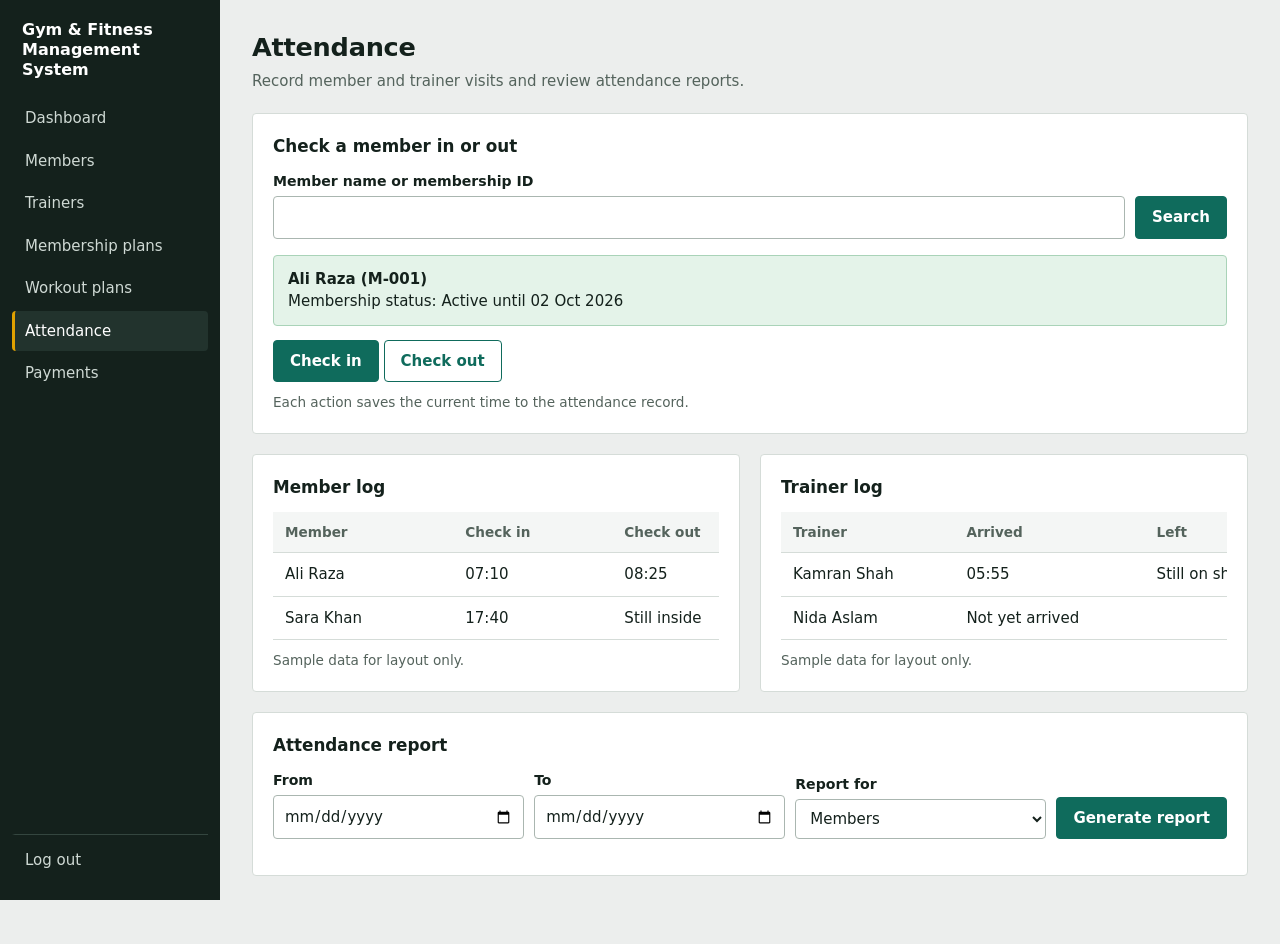
==== attendance.html @ ab1cfb9a "Projects UI" ====
<!DOCTYPE html>
<html lang="en">
<head>
<meta charset="utf-8">
<meta name="viewport" content="width=device-width, initial-scale=1">
<title>Attendance | Gym &amp; Fitness Management System</title>
<link rel="stylesheet" href="style.css">
</head>
<body>
<nav class="side" aria-label="Main">
  <b>Gym &amp; Fitness<br>Management System</b>
  <a href="dashboard.html">Dashboard</a>
  <a href="members.html">Members</a>
  <a href="trainers.html">Trainers</a>
  <a href="plans.html">Membership plans</a>
  <a href="workouts.html">Workout plans</a>
  <a href="attendance.html" aria-current="page">Attendance</a>
  <a href="payments.html">Payments</a>
  <a class="out" href="index.html">Log out</a>
</nav>

<main>
<section class="page">
  <div class="head"><h1>Attendance</h1><p class="mut">Record member and trainer visits and review attendance reports.</p></div>
  <div class="card"><h2>Check a member in or out</h2>
    <div class="bar"><div class="field"><label for="as">Member name or membership ID</label><input id="as" type="search"></div><a class="btn" href="attendance.html">Search</a></div>
    <div class="status"><b>Ali Raza (M-001)</b><br>Membership status: Active until 02 Oct 2026</div>
    <a class="btn" href="attendance.html">Check in</a> <a class="btn alt" href="attendance.html">Check out</a>
    <p class="note">Each action saves the current time to the attendance record.</p></div>
  <div class="two" style="margin-bottom:20px">
    <div class="card"><h2>Member log</h2>
      <div class="scroll"><table><tr><th>Member</th><th>Check in</th><th>Check out</th></tr>
        <tr><td>Ali Raza</td><td>07:10</td><td>08:25</td></tr>
        <tr><td>Sara Khan</td><td>17:40</td><td>Still inside</td></tr>
      </table></div><p class="note">Sample data for layout only.</p></div>
    <div class="card"><h2>Trainer log</h2>
      <div class="scroll"><table><tr><th>Trainer</th><th>Arrived</th><th>Left</th></tr>
        <tr><td>Kamran Shah</td><td>05:55</td><td>Still on shift</td></tr>
        <tr><td>Nida Aslam</td><td>Not yet arrived</td><td></td></tr>
      </table></div><p class="note">Sample data for layout only.</p></div>
  </div>
  <div class="card"><h2>Attendance report</h2>
    <div class="bar">
      <div class="field"><label for="rf">From</label><input id="rf" type="date"></div>
      <div class="field"><label for="rt">To</label><input id="rt" type="date"></div>
      <div class="field"><label for="rw">Report for</label><select id="rw"><option>Members</option><option>Trainers</option></select></div>
      <a class="btn" href="attendance.html">Generate report</a></div></div>
</section>
</main>
</body>
</html>
---- style.css ----
:root{--ink:#14211c;--mut:#54635c;--line:#d5dcd8;--bg:#eceeed;--card:#fff;--acc:#0f6b5c;--accd:#0a4f44;--warn:#a94a0b;--r:4px}
*{box-sizing:border-box}
body{margin:0;font:15px/1.5 Bahnschrift,"Segoe UI",system-ui,sans-serif;color:var(--ink);background:var(--bg)}
h1{font-size:1.6rem;margin:0 0 4px;letter-spacing:-.01em}
h2{font-size:1.05rem;margin:0 0 12px}
p{margin:0 0 12px}
a{color:var(--acc)}
:focus-visible{outline:3px solid #e0a100;outline-offset:2px}
.mut{color:var(--mut)}

/* navigation shell */
.side{position:fixed;inset:0 auto 0 0;width:220px;background:var(--ink);color:#fff;display:flex;flex-direction:column;padding:20px 12px;gap:2px}
.side b{padding:0 10px 16px;font-size:1rem;line-height:1.25}
.side a{color:#cfd9d4;text-decoration:none;padding:9px 10px;border-radius:var(--r);border-left:3px solid transparent}
.side a:hover{background:#22332d;color:#fff}
.side a[aria-current="page"]{background:#22332d;color:#fff;border-left-color:#e0a100}
.side .out{margin-top:auto;border-top:1px solid #34463f;border-radius:0;padding-top:14px}
main{margin-left:220px}
.page{padding:28px 32px 48px;max-width:1100px}
.login-page main{margin-left:0}
.login{min-height:100vh;display:grid;place-items:center;padding:24px}

/* components */
.card{background:var(--card);border:1px solid var(--line);border-radius:var(--r);padding:20px;margin-bottom:20px}
.grid{display:grid;grid-template-columns:repeat(auto-fit,minmax(220px,1fr));gap:16px}
.two{display:grid;grid-template-columns:repeat(auto-fit,minmax(340px,1fr));gap:20px}
.two>.card{margin:0}
.head{margin-bottom:20px}
label{display:block;font-weight:600;font-size:.88rem;margin-bottom:4px}
input,select,textarea{width:100%;font:inherit;color:inherit;padding:9px 10px;border:1px solid #aab6b0;border-radius:var(--r);background:#fff}
textarea{min-height:84px;resize:vertical}
.field{margin-bottom:14px}
.btn{display:inline-block;font:inherit;font-weight:600;padding:9px 16px;border:1px solid var(--acc);border-radius:var(--r);background:var(--acc);color:#fff;cursor:pointer;text-decoration:none}
.btn:hover{background:var(--accd)}
.btn.alt{background:#fff;color:var(--acc)}
.btn.alt:hover{background:#e6f0ed}
.btn.sm{padding:4px 10px;font-size:.85rem}
.bar{display:flex;gap:10px;flex-wrap:wrap;align-items:end;margin-bottom:16px}
.bar .field{margin:0;flex:1;min-width:160px}
.task{display:block;padding:16px;border:1px solid var(--line);border-left:4px solid var(--acc);border-radius:var(--r);background:#fff;text-decoration:none;color:var(--ink)}
.task:hover{background:#f1f6f4}
.task span{display:block;color:var(--mut);font-size:.88rem}
.scroll{overflow-x:auto}
table{width:100%;border-collapse:collapse;min-width:520px}
th,td{text-align:left;padding:10px 12px;border-bottom:1px solid var(--line);vertical-align:middle}
th{font-size:.85rem;color:var(--mut);background:#f4f6f5;font-weight:600}
.tag{display:inline-block;padding:1px 8px;border-radius:3px;font-size:.82rem;font-weight:600;border:1px solid}
.ok{color:#0a5a2a;background:#e4f3e9;border-color:#a9d3b8}
.late{color:var(--warn);background:#fbeadc;border-color:#e6bb99}
.off{color:#4a5550;background:#eceeed;border-color:#c3cbc6}
.note{font-size:.85rem;color:var(--mut);margin:10px 0 0}
.status{padding:12px 14px;border:1px solid #a9d3b8;background:#e4f3e9;border-radius:var(--r);margin-bottom:14px}

/* login */
.box{width:100%;max-width:400px}
.box .card{margin-top:16px}

@media(max-width:820px){
 .side{position:static;width:auto;flex-direction:row;flex-wrap:wrap;padding:10px}
 .side b{width:100%;padding:0 6px 6px}
 .side .out{margin:0;border:0;padding:9px 10px}
 main{margin-left:0}
 .page{padding:20px 16px 40px}
}
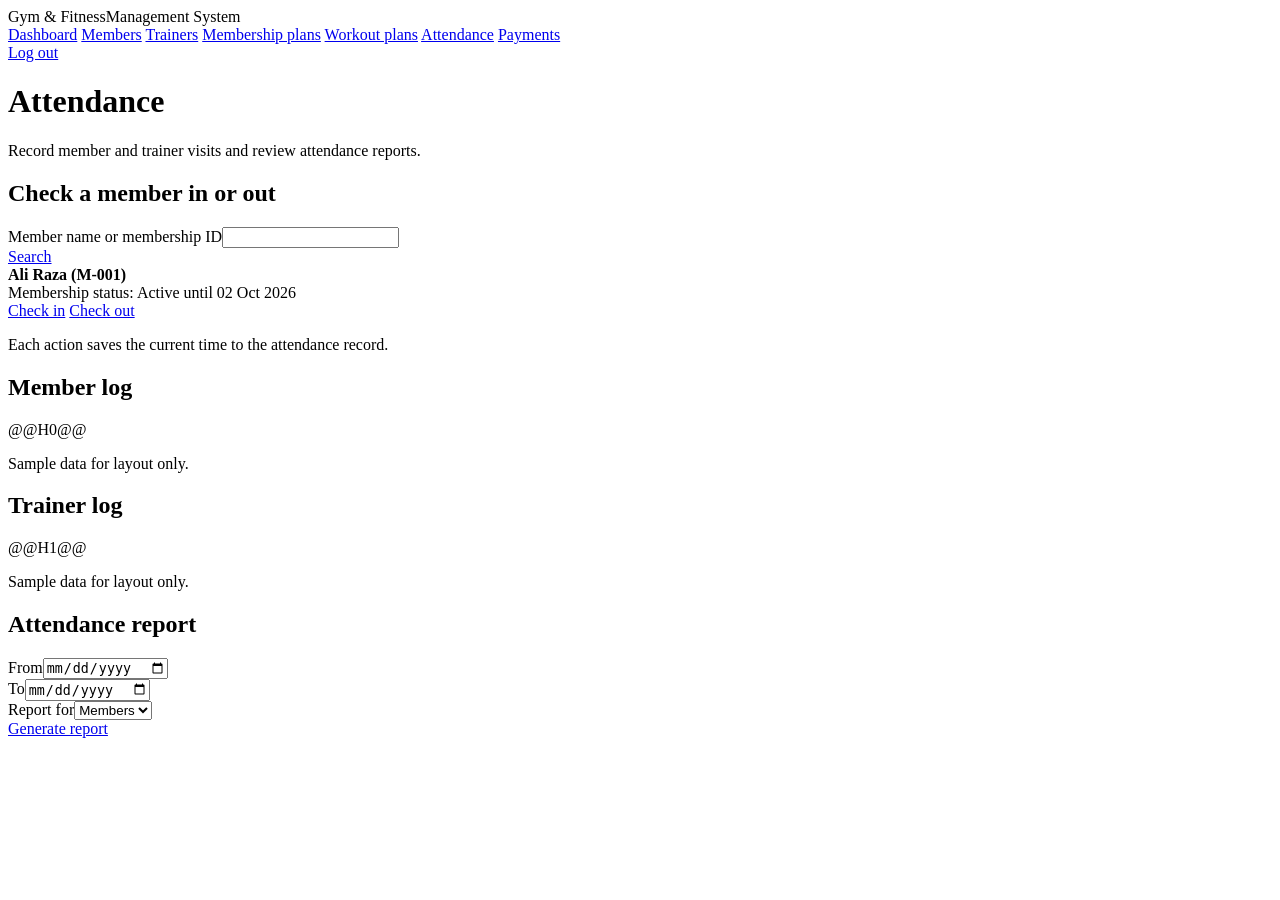
==== commit c68fa7d8: "Add files via upload" ====
--- a/attendance.html
+++ b/attendance.html
@@ -4,48 +4,56 @@
 <meta charset="utf-8">
 <meta name="viewport" content="width=device-width, initial-scale=1">
 <title>Attendance | Gym &amp; Fitness Management System</title>
-<link rel="stylesheet" href="style.css">
+<link rel="stylesheet" href="css/variables.css">
+<link rel="stylesheet" href="css/base.css">
+<link rel="stylesheet" href="css/components.css">
+<link rel="stylesheet" href="css/pages.css">
 </head>
 <body>
-<nav class="side" aria-label="Main">
-  <b>Gym &amp; Fitness<br>Management System</b>
-  <a href="dashboard.html">Dashboard</a>
-  <a href="members.html">Members</a>
-  <a href="trainers.html">Trainers</a>
-  <a href="plans.html">Membership plans</a>
-  <a href="workouts.html">Workout plans</a>
-  <a href="attendance.html" aria-current="page">Attendance</a>
-  <a href="payments.html">Payments</a>
-  <a class="out" href="index.html">Log out</a>
-</nav>
+<div class="app-shell">
+  <aside class="sidebar">
+    <div class="sidebar-brand"><span class="name">Gym &amp; Fitness</span><span class="tagline">Management System</span></div>
+    <nav class="sidebar-nav" aria-label="Main">
+      <a href="dashboard.html">Dashboard</a>
+      <a href="members.html">Members</a>
+      <a href="trainers.html">Trainers</a>
+      <a href="plans.html">Membership plans</a>
+      <a href="workouts.html">Workout plans</a>
+      <a href="attendance.html" class="active" aria-current="page">Attendance</a>
+      <a href="payments.html">Payments</a>
+    </nav>
+    <div class="sidebar-footer"><a class="logout-link" href="index.html">Log out</a></div>
+  </aside>
+  <div class="main">
+    <header class="topbar"><div><h1>Attendance</h1><div class="topbar-sub">Record member and trainer visits and review attendance reports.</div></div></header>
+    <main class="content">
 
-<main>
-<section class="page">
-  <div class="head"><h1>Attendance</h1><p class="mut">Record member and trainer visits and review attendance reports.</p></div>
-  <div class="card"><h2>Check a member in or out</h2>
-    <div class="bar"><div class="field"><label for="as">Member name or membership ID</label><input id="as" type="search"></div><a class="btn" href="attendance.html">Search</a></div>
-    <div class="status"><b>Ali Raza (M-001)</b><br>Membership status: Active until 02 Oct 2026</div>
-    <a class="btn" href="attendance.html">Check in</a> <a class="btn alt" href="attendance.html">Check out</a>
+  <div class="card">
+    <div class="card-header"><h2>Check a member in or out</h2></div>
+    <div class="filter-bar"><div class="field"><label for="as">Member name or membership ID</label><input id="as" type="search"></div><a class="btn btn-primary" href="attendance.html">Search</a></div>
+    <div class="status-panel"><b>Ali Raza (M-001)</b><br>Membership status: Active until 02 Oct 2026</div>
+    <a class="btn btn-primary" href="attendance.html">Check in</a> <a class="btn btn-secondary" href="attendance.html">Check out</a>
     <p class="note">Each action saves the current time to the attendance record.</p></div>
-  <div class="two" style="margin-bottom:20px">
-    <div class="card"><h2>Member log</h2>
-      <div class="scroll"><table><tr><th>Member</th><th>Check in</th><th>Check out</th></tr>
-        <tr><td>Ali Raza</td><td>07:10</td><td>08:25</td></tr>
-        <tr><td>Sara Khan</td><td>17:40</td><td>Still inside</td></tr>
-      </table></div><p class="note">Sample data for layout only.</p></div>
-    <div class="card"><h2>Trainer log</h2>
-      <div class="scroll"><table><tr><th>Trainer</th><th>Arrived</th><th>Left</th></tr>
-        <tr><td>Kamran Shah</td><td>05:55</td><td>Still on shift</td></tr>
-        <tr><td>Nida Aslam</td><td>Not yet arrived</td><td></td></tr>
-      </table></div><p class="note">Sample data for layout only.</p></div>
+  <div class="two">
+    <div class="card">
+    <div class="card-header"><h2>Member log</h2></div>
+      <div class="table-wrap">@@H0@@</div><p class="note">Sample data for layout only.</p></div>
+    <div class="card">
+    <div class="card-header"><h2>Trainer log</h2></div>
+      <div class="table-wrap">@@H1@@</div><p class="note">Sample data for layout only.</p></div>
   </div>
-  <div class="card"><h2>Attendance report</h2>
-    <div class="bar">
+  <div class="card">
+    <div class="card-header"><h2>Attendance report</h2></div>
+    <div class="filter-bar">
       <div class="field"><label for="rf">From</label><input id="rf" type="date"></div>
       <div class="field"><label for="rt">To</label><input id="rt" type="date"></div>
       <div class="field"><label for="rw">Report for</label><select id="rw"><option>Members</option><option>Trainers</option></select></div>
-      <a class="btn" href="attendance.html">Generate report</a></div></div>
-</section>
-</main>
+      <a class="btn btn-primary" href="attendance.html">Generate report</a></div></div>
+    </main>
+  </div>
+</div>
+<script src="js/utils.js"></script>
+<script src="js/toast.js"></script>
+
 </body>
 </html>
